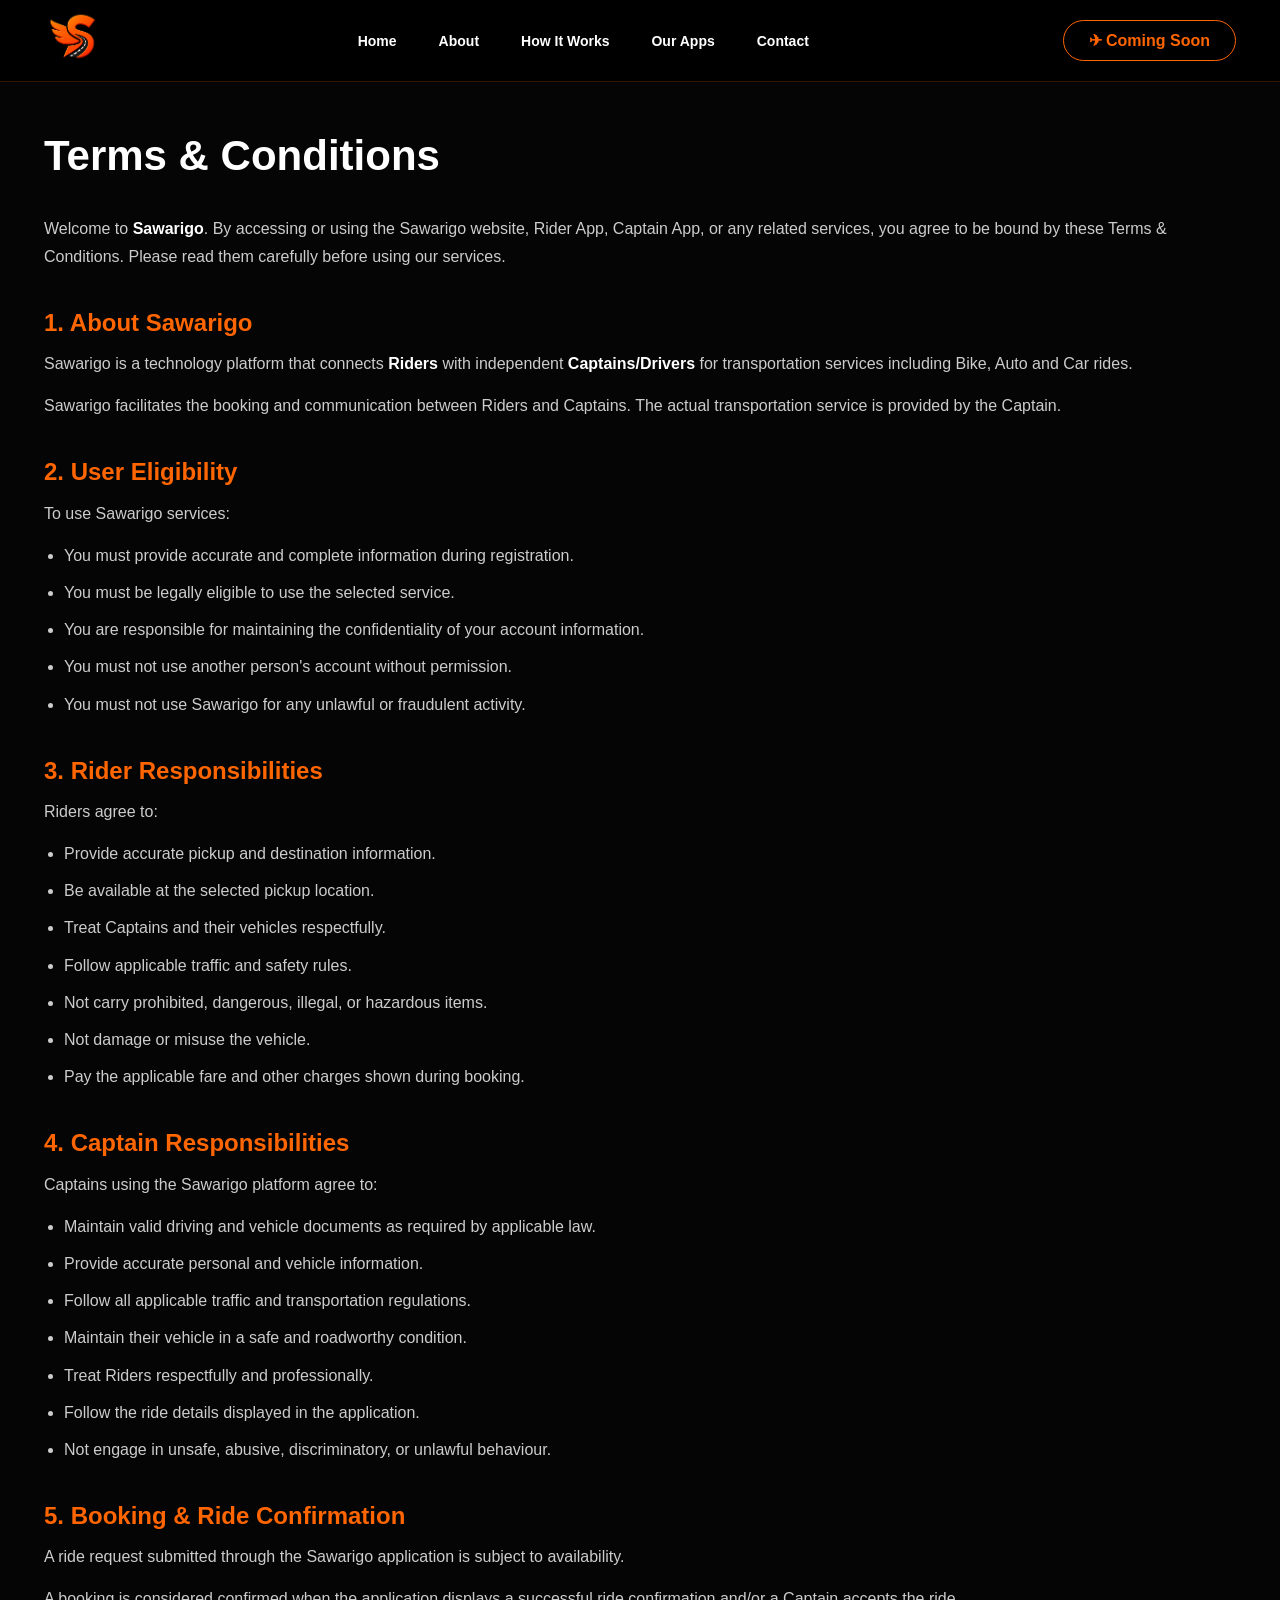
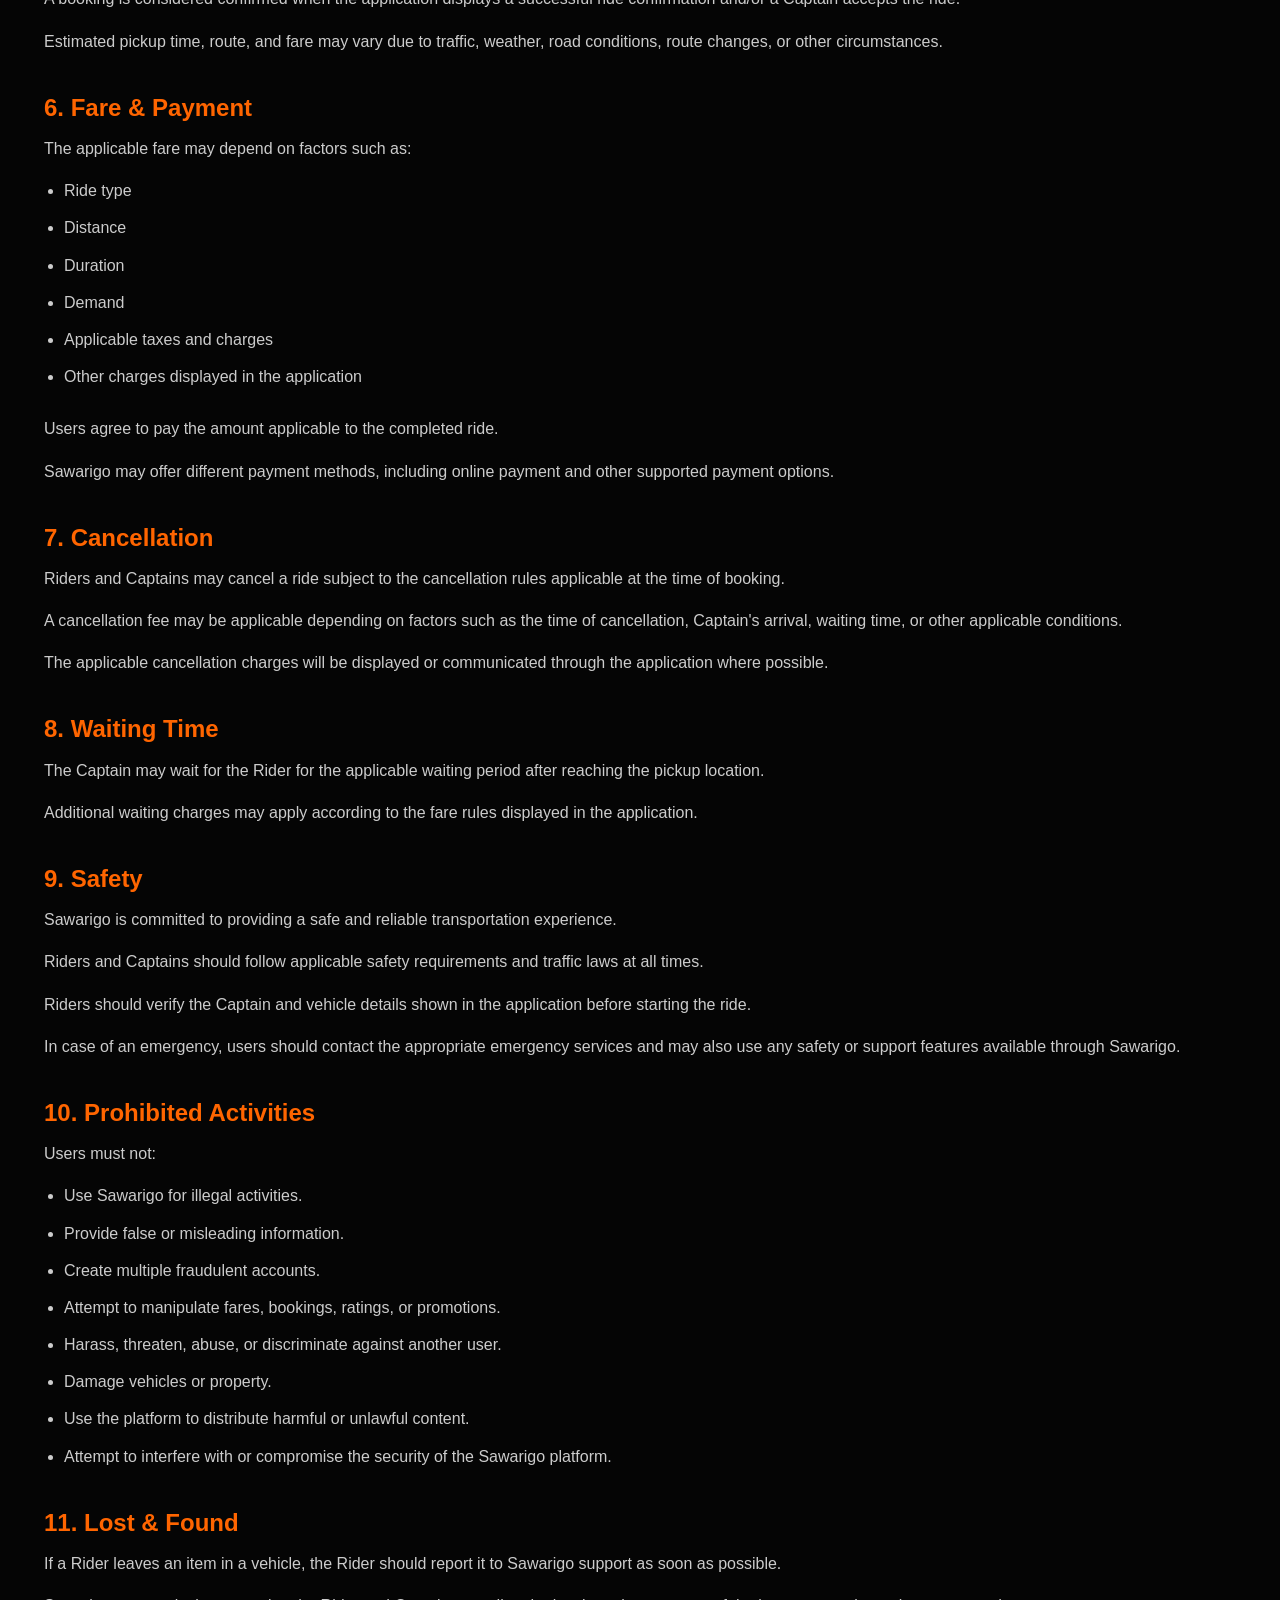
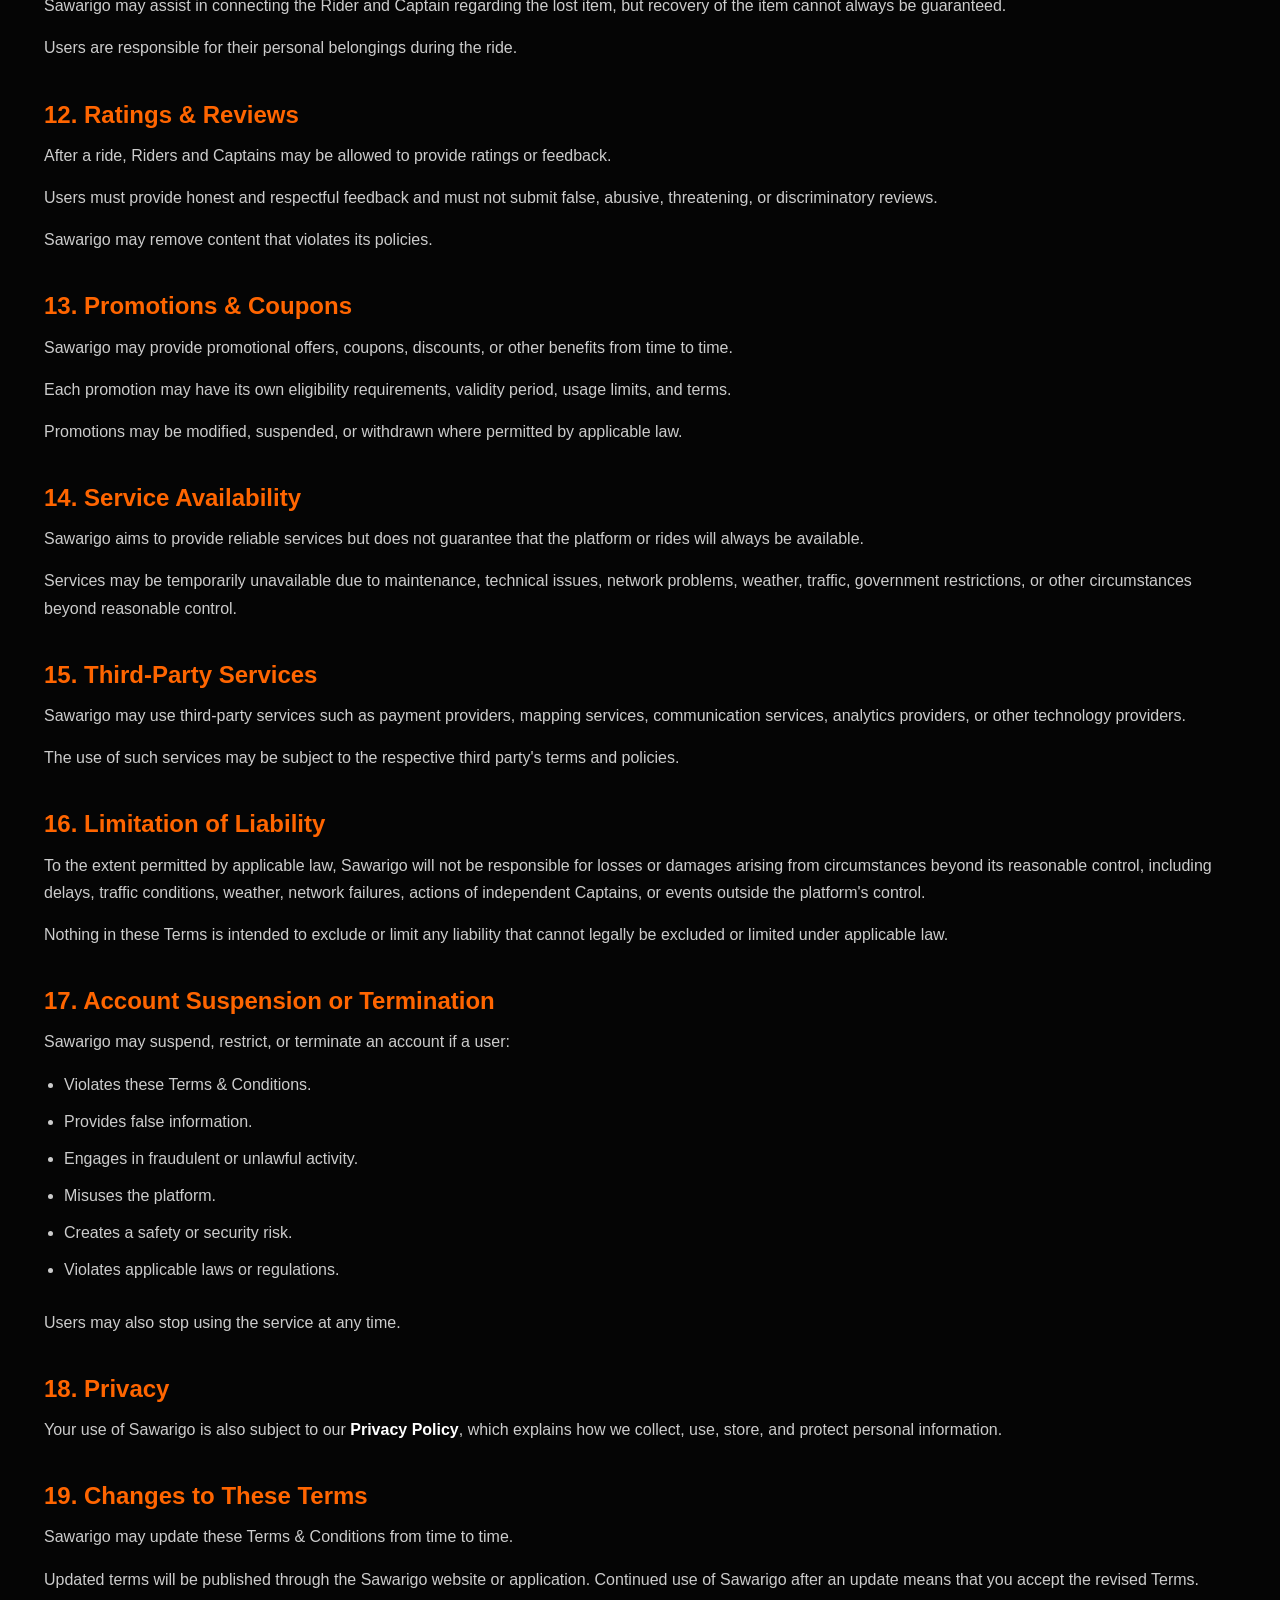
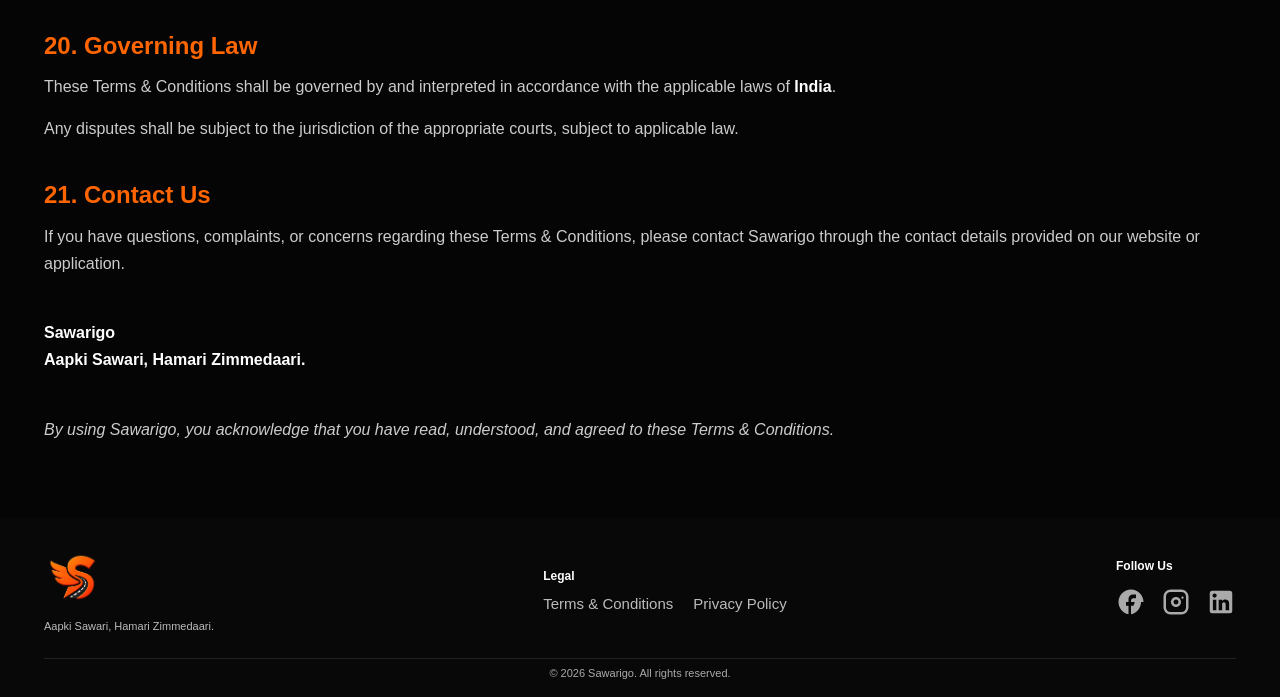
==== terms.html @ 3f7175bc "refactor: update branding, redesign about section, and add terms page support" ====
<!DOCTYPE html>
<html lang="en">
<head>
  <meta charset="UTF-8" />
  <meta name="viewport" content="width=device-width, initial-scale=1.0" />
  <title>Terms & Conditions — Sawarigo</title>
  <link rel="stylesheet" href="style.css" />
  <style>
    .legal-content {
      padding: 120px 0 60px;
      color: #ccc;
      line-height: 1.7;
    }
    .legal-content h1 {
      font-size: 42px;
      color: #fff;
      margin-bottom: 40px;
    }
    .legal-content h2 {
      font-size: 24px;
      color: var(--orange);
      margin: 40px 0 15px;
    }
    .legal-content p {
      margin-bottom: 15px;
    }
    .legal-content ul {
      margin-left: 20px;
      margin-bottom: 25px;
    }
    .legal-content li {
      margin-bottom: 10px;
    }
    .legal-content strong {
      color: #fff;
    }
  </style>
</head>
<body>
  <header>
    <nav class="container">
      <a class="brand" href="index.html">
        <img src="images/logo.png" alt="Sawarigo Captain" class="brand-logo" />
      </a>
      <div class="navlinks" id="navlinks">
        <a href="index.html#home" onclick="toggleMenu()">Home</a>
        <a href="index.html#about" onclick="toggleMenu()">About</a>
        <a href="index.html#how" onclick="toggleMenu()">How It Works</a>
        <a href="index.html#apps" onclick="toggleMenu()">Our Apps</a>
        <a href="index.html#contact" onclick="toggleMenu()">Contact</a>
      </div>
      <div class="nav-right">
        <a class="nav-cta" href="index.html#contact">✈ Coming Soon</a>
        <div class="hamburger" onclick="toggleMenu()">
          <span></span><span></span><span></span>
        </div>
      </div>
    </nav>
  </header>

  <main>
    <section class="legal-content">
      <div class="container">
        <h1>Terms & Conditions</h1>
        
        <p>Welcome to <strong>Sawarigo</strong>. By accessing or using the Sawarigo website, Rider App, Captain App, or any related services, you agree to be bound by these Terms & Conditions. Please read them carefully before using our services.</p>

        <h2>1. About Sawarigo</h2>
        <p>Sawarigo is a technology platform that connects <strong>Riders</strong> with independent <strong>Captains/Drivers</strong> for transportation services including Bike, Auto and Car rides.</p>
        <p>Sawarigo facilitates the booking and communication between Riders and Captains. The actual transportation service is provided by the Captain.</p>

        <h2>2. User Eligibility</h2>
        <p>To use Sawarigo services:</p>
        <ul>
          <li>You must provide accurate and complete information during registration.</li>
          <li>You must be legally eligible to use the selected service.</li>
          <li>You are responsible for maintaining the confidentiality of your account information.</li>
          <li>You must not use another person's account without permission.</li>
          <li>You must not use Sawarigo for any unlawful or fraudulent activity.</li>
        </ul>

        <h2>3. Rider Responsibilities</h2>
        <p>Riders agree to:</p>
        <ul>
          <li>Provide accurate pickup and destination information.</li>
          <li>Be available at the selected pickup location.</li>
          <li>Treat Captains and their vehicles respectfully.</li>
          <li>Follow applicable traffic and safety rules.</li>
          <li>Not carry prohibited, dangerous, illegal, or hazardous items.</li>
          <li>Not damage or misuse the vehicle.</li>
          <li>Pay the applicable fare and other charges shown during booking.</li>
        </ul>

        <h2>4. Captain Responsibilities</h2>
        <p>Captains using the Sawarigo platform agree to:</p>
        <ul>
          <li>Maintain valid driving and vehicle documents as required by applicable law.</li>
          <li>Provide accurate personal and vehicle information.</li>
          <li>Follow all applicable traffic and transportation regulations.</li>
          <li>Maintain their vehicle in a safe and roadworthy condition.</li>
          <li>Treat Riders respectfully and professionally.</li>
          <li>Follow the ride details displayed in the application.</li>
          <li>Not engage in unsafe, abusive, discriminatory, or unlawful behaviour.</li>
        </ul>

        <h2>5. Booking & Ride Confirmation</h2>
        <p>A ride request submitted through the Sawarigo application is subject to availability.</p>
        <p>A booking is considered confirmed when the application displays a successful ride confirmation and/or a Captain accepts the ride.</p>
        <p>Estimated pickup time, route, and fare may vary due to traffic, weather, road conditions, route changes, or other circumstances.</p>

        <h2>6. Fare & Payment</h2>
        <p>The applicable fare may depend on factors such as:</p>
        <ul>
          <li>Ride type</li>
          <li>Distance</li>
          <li>Duration</li>
          <li>Demand</li>
          <li>Applicable taxes and charges</li>
          <li>Other charges displayed in the application</li>
        </ul>
        <p>Users agree to pay the amount applicable to the completed ride.</p>
        <p>Sawarigo may offer different payment methods, including online payment and other supported payment options.</p>

        <h2>7. Cancellation</h2>
        <p>Riders and Captains may cancel a ride subject to the cancellation rules applicable at the time of booking.</p>
        <p>A cancellation fee may be applicable depending on factors such as the time of cancellation, Captain's arrival, waiting time, or other applicable conditions.</p>
        <p>The applicable cancellation charges will be displayed or communicated through the application where possible.</p>

        <h2>8. Waiting Time</h2>
        <p>The Captain may wait for the Rider for the applicable waiting period after reaching the pickup location.</p>
        <p>Additional waiting charges may apply according to the fare rules displayed in the application.</p>

        <h2>9. Safety</h2>
        <p>Sawarigo is committed to providing a safe and reliable transportation experience.</p>
        <p>Riders and Captains should follow applicable safety requirements and traffic laws at all times.</p>
        <p>Riders should verify the Captain and vehicle details shown in the application before starting the ride.</p>
        <p>In case of an emergency, users should contact the appropriate emergency services and may also use any safety or support features available through Sawarigo.</p>

        <h2>10. Prohibited Activities</h2>
        <p>Users must not:</p>
        <ul>
          <li>Use Sawarigo for illegal activities.</li>
          <li>Provide false or misleading information.</li>
          <li>Create multiple fraudulent accounts.</li>
          <li>Attempt to manipulate fares, bookings, ratings, or promotions.</li>
          <li>Harass, threaten, abuse, or discriminate against another user.</li>
          <li>Damage vehicles or property.</li>
          <li>Use the platform to distribute harmful or unlawful content.</li>
          <li>Attempt to interfere with or compromise the security of the Sawarigo platform.</li>
        </ul>

        <h2>11. Lost & Found</h2>
        <p>If a Rider leaves an item in a vehicle, the Rider should report it to Sawarigo support as soon as possible.</p>
        <p>Sawarigo may assist in connecting the Rider and Captain regarding the lost item, but recovery of the item cannot always be guaranteed.</p>
        <p>Users are responsible for their personal belongings during the ride.</p>

        <h2>12. Ratings & Reviews</h2>
        <p>After a ride, Riders and Captains may be allowed to provide ratings or feedback.</p>
        <p>Users must provide honest and respectful feedback and must not submit false, abusive, threatening, or discriminatory reviews.</p>
        <p>Sawarigo may remove content that violates its policies.</p>

        <h2>13. Promotions & Coupons</h2>
        <p>Sawarigo may provide promotional offers, coupons, discounts, or other benefits from time to time.</p>
        <p>Each promotion may have its own eligibility requirements, validity period, usage limits, and terms.</p>
        <p>Promotions may be modified, suspended, or withdrawn where permitted by applicable law.</p>

        <h2>14. Service Availability</h2>
        <p>Sawarigo aims to provide reliable services but does not guarantee that the platform or rides will always be available.</p>
        <p>Services may be temporarily unavailable due to maintenance, technical issues, network problems, weather, traffic, government restrictions, or other circumstances beyond reasonable control.</p>

        <h2>15. Third-Party Services</h2>
        <p>Sawarigo may use third-party services such as payment providers, mapping services, communication services, analytics providers, or other technology providers.</p>
        <p>The use of such services may be subject to the respective third party's terms and policies.</p>

        <h2>16. Limitation of Liability</h2>
        <p>To the extent permitted by applicable law, Sawarigo will not be responsible for losses or damages arising from circumstances beyond its reasonable control, including delays, traffic conditions, weather, network failures, actions of independent Captains, or events outside the platform's control.</p>
        <p>Nothing in these Terms is intended to exclude or limit any liability that cannot legally be excluded or limited under applicable law.</p>

        <h2>17. Account Suspension or Termination</h2>
        <p>Sawarigo may suspend, restrict, or terminate an account if a user:</p>
        <ul>
          <li>Violates these Terms & Conditions.</li>
          <li>Provides false information.</li>
          <li>Engages in fraudulent or unlawful activity.</li>
          <li>Misuses the platform.</li>
          <li>Creates a safety or security risk.</li>
          <li>Violates applicable laws or regulations.</li>
        </ul>
        <p>Users may also stop using the service at any time.</p>

        <h2>18. Privacy</h2>
        <p>Your use of Sawarigo is also subject to our <strong>Privacy Policy</strong>, which explains how we collect, use, store, and protect personal information.</p>

        <h2>19. Changes to These Terms</h2>
        <p>Sawarigo may update these Terms & Conditions from time to time.</p>
        <p>Updated terms will be published through the Sawarigo website or application. Continued use of Sawarigo after an update means that you accept the revised Terms.</p>

        <h2>20. Governing Law</h2>
        <p>These Terms & Conditions shall be governed by and interpreted in accordance with the applicable laws of <strong>India</strong>.</p>
        <p>Any disputes shall be subject to the jurisdiction of the appropriate courts, subject to applicable law.</p>

        <h2>21. Contact Us</h2>
        <p>If you have questions, complaints, or concerns regarding these Terms & Conditions, please contact Sawarigo through the contact details provided on our website or application.</p>

        <p><br><strong>Sawarigo</strong><br><strong>Aapki Sawari, Hamari Zimmedaari.</strong></p>

        <p><br><em>By using Sawarigo, you acknowledge that you have read, understood, and agreed to these Terms & Conditions.</em></p>
      </div>
    </section>
  </main>

  <footer>
    <div class="container">
      <div class="footer-grid">
        <div><a href="index.html" class="brand"><img src="images/logo.png" alt="Sawarigo Captain" class="brand-logo" /></a>
          <p style="margin-top:8px">Aapki Sawari, Hamari Zimmedaari.</p>
        </div>
        <div>
          <h4>Legal</h4>
          <div style="display:flex; gap: 20px; align-items:center;">
            <a href="terms.html" style="font-size:15px; display:inline-block; margin-bottom:0;">Terms &amp; Conditions</a>
            <a href="#" style="font-size:15px; display:inline-block; margin-bottom:0;">Privacy Policy</a>
          </div>
        </div>
        <div>
          <h4>Follow Us</h4>
          <div style="display:flex; gap: 15px; margin-top:10px;">
            <a href="https://www.facebook.com/profile.php?id=61592310495691" target="_blank" rel="noopener noreferrer" style="color:#aaa; transition:color 0.3s;" title="Facebook" onmouseover="this.style.color='#ff6500'" onmouseout="this.style.color='#aaa'">
              <svg width="30" height="30" fill="currentColor" viewBox="0 0 24 24"><path d="M22 12c0-5.52-4.48-10-10-10S2 6.48 2 12c0 4.84 3.44 8.87 8 9.8V15H8v-3h2V9.5C10 7.57 11.57 6 13.5 6H16v3h-2c-1.1 0-2 .9-2 2v1h3l-1 3h-2v6.8c4.56-.93 8-4.96 8-9.8z"/></svg>
            </a>
            <a href="https://www.instagram.com/sawarigoapp?igsh=bjBlOHJobzJ2OWxv&igsi=bjBlOHJobzJ2OWxv&utm_source=qr" target="_blank" rel="noopener noreferrer" style="color:#aaa; transition:color 0.3s;" title="Instagram" onmouseover="this.style.color='#ff6500'" onmouseout="this.style.color='#aaa'">
              <svg width="30" height="30" fill="currentColor" viewBox="0 0 24 24"><path d="M7.8 2h8.4C19.4 2 22 4.6 22 7.8v8.4a5.8 5.8 0 0 1-5.8 5.8H7.8C4.6 22 2 19.4 2 16.2V7.8A5.8 5.8 0 0 1 7.8 2zm-.2 2A3.6 3.6 0 0 0 4 7.6v8.8C4 18.4 5.6 20 7.6 20h8.8a3.6 3.6 0 0 0 3.6-3.6V7.6C20 5.6 18.4 4 16.4 4H7.6zm4.4 4c2.2 0 4 1.8 4 4s-1.8 4-4 4-4-1.8-4-4 1.8-4 4-4zm0 2c-1.1 0-2 .9-2 2s.9 2 2 2 2-.9 2-2-.9-2-2-2zm5.2-2.4c.5 0 .9.4.9.9s-.4.9-.9.9-.9-.4-.9-.9.4-.9.9-.9z"/></svg>
            </a>
            <a href="https://www.linkedin.com/in/sawari-go-8b6584426/" target="_blank" rel="noopener noreferrer" style="color:#aaa; transition:color 0.3s;" title="LinkedIn" onmouseover="this.style.color='#ff6500'" onmouseout="this.style.color='#aaa'">
              <svg width="30" height="30" fill="currentColor" viewBox="0 0 24 24"><path d="M19 3a2 2 0 0 1 2 2v14a2 2 0 0 1-2 2H5a2 2 0 0 1-2-2V5a2 2 0 0 1 2-2h14m-.5 15.5v-5.3a3.26 3.26 0 0 0-3.26-3.26c-.85 0-1.84.52-2.32 1.3v-1.11h-2.79v8.37h2.79v-4.93c0-.77.62-1.4 1.39-1.4a1.4 1.4 0 0 1 1.4 1.4v4.93h2.79M6.88 8.56a1.68 1.68 0 0 0 1.68-1.68c0-.93-.75-1.69-1.68-1.69a1.69 1.69 0 0 0-1.69 1.69c0 .93.76 1.68 1.69 1.68m1.39 9.94v-8.37H5.5v8.37h2.77z"/></svg>
            </a>
          </div>
        </div>
      </div>
      <div class="copyright">© 2026 Sawarigo. All rights reserved.</div>
    </div>
  </footer>
  <script>
    function toggleMenu() {
      document.getElementById('navlinks').classList.toggle('active');
    }

    // Handle scroll to top button
    window.addEventListener("scroll", () => {
      const scrollTopBtn = document.getElementById("scrollTopBtn");
      if (scrollTopBtn) {
        if (scrollY > 400) {
          scrollTopBtn.classList.add("visible");
        } else {
          scrollTopBtn.classList.remove("visible");
        }
      }
    });

    function scrollToTop() {
      window.scrollTo({ top: 0, behavior: 'smooth' });
    }
  </script>

  <div id="scrollTopBtn" class="scroll-top" onclick="scrollToTop()">
    ⇡
  </div>
</body>
</html>
---- style.css ----
*{box-sizing:border-box;margin:0;padding:0}
html{scroll-behavior:smooth;overflow-x:hidden}
body{font-family:Arial,Helvetica,sans-serif;color:#eee;background:#050505;overflow-x:hidden}
a{text-decoration:none;color:inherit}
.container{width:100%;max-width:1240px;padding:0 24px;margin:auto}
:root{--orange:#ff6500;--orange2:#ff8a00;--black:#070707;--cream:#0c0c0c}

header{
  position:fixed;top:0;left:0;width:100%;z-index:9999;backdrop-filter:blur(10px);-webkit-backdrop-filter:blur(10px);
  height:82px;background:rgba(0,0,0,.82);border-bottom:1px solid rgba(255,106,0,.2)
}
nav{height:100%;display:flex;align-items:center;justify-content:space-between}
.brand{display:block;transition:0.3s}
.brand:hover{transform:scale(1.02)}
.brand-logo{height:60px;width:auto;border-radius:12px;mix-blend-mode:screen;filter:contrast(1.1)}
.navlinks{display:flex;gap:42px;color:#fff;font-weight:700;font-size:14px}
.navlinks a{transition:color 0.3s;}
.navlinks a:hover, .navlinks a.active{color:var(--orange)}
.nav-cta{border:1px solid var(--orange);color:var(--orange);padding:10px 25px;border-radius:30px;font-weight:700;transition:all 0.3s}
.nav-cta:hover{background:var(--orange);color:#fff;box-shadow:0 0 15px rgba(255,101,0,0.4)}

.hero{
  min-height:650px;padding-top:82px;color:#fff;position:relative;overflow:hidden;
  background:
    radial-gradient(circle at 53% 48%,rgba(255,95,0,.20),transparent 25%),
    linear-gradient(90deg,rgba(0,0,0,.98) 0%,rgba(0,0,0,.83) 48%,rgba(0,0,0,.72) 100%),
    linear-gradient(180deg,#090909,#1a120c 60%,#050505);
}
.hero:before{
  content:"";position:absolute;inset:0;opacity:.22;
  background:repeating-linear-gradient(110deg,transparent 0 90px,#8c5b38 91px 92px);
  transform:translateY(80px) scale(1.4);
}
.hero-content{position:relative;z-index:2;display:flex;align-items:center;min-height:568px}
.hero-copy{width:52%;padding-top:55px}
.pill{display:inline-block;background:var(--orange);padding:5px 16px;border-radius:20px;font-size:13px;font-weight:800;letter-spacing:.5px}
h1{font-size:50px;line-height:.94;margin:16px 0 14px;font-weight:900}
h1 span{color:var(--orange)}
.hero-copy>p{font-size:17px;line-height:1.5;max-width:570px;color:#eee}
.benefits{display:flex;gap:52px;margin:34px 0}
.benefit{display:flex;gap:14px;max-width:180px}
.icon{color:var(--orange);font-size:29px;font-weight:900}
.benefit b{display:block;color:var(--orange);font-size:14px;margin-bottom:4px}
.benefit small{font-size:12px;line-height:1.3;color:#ddd}
.buttons{display:flex;gap:22px}
.btn{padding:14px 34px;border-radius:30px;font-weight:800;border:1px solid var(--orange);transition:all 0.3s;display:inline-block}
.btn.primary{background:linear-gradient(90deg,var(--orange),#cf5200);color:#fff;box-shadow:0 8px 20px rgba(255,101,0,0.3)}
.btn.primary:hover{transform:translateY(-3px);box-shadow:0 12px 25px rgba(255,101,0,0.5)}
.btn.secondary{color:#fff;background:#050505;border:1px solid rgba(255,255,255,0.2)}
.btn.secondary:hover{border-color:#fff;background:#1a1a1a}

.phone-area{position:relative;width:48%;height:470px}
.phone{
  position:absolute;right:50px;top:20px;width:280px;height:420px;border:9px solid #151515;border-radius:35px;
  transform:rotate(8deg);background:
  radial-gradient(circle at 48% 60%,rgba(255,98,0,.8),transparent 7%),
  linear-gradient(145deg,#191919,#030303 60%);
  box-shadow:0 20px 50px #000,0 0 25px rgba(255,100,0,.18);
  overflow:hidden
}
.phone:before{content:"";position:absolute;top:0;left:50%;transform:translateX(-50%);width:120px;height:24px;background:#000;border-radius:0 0 16px 16px}
.phone-logo{position:absolute;top:70px;left:0;right:0;text-align:center;color:var(--orange);font-size:30px;font-weight:900}
.road{position:absolute;left:45px;right:45px;top:145px;height:190px;border:4px dashed var(--orange);border-radius:50%;transform:rotate(-25deg)}
.pin{position:absolute;width:34px;height:34px;border-radius:50%;border:5px solid var(--orange);box-shadow:0 0 20px var(--orange);background:#321507}
.pin.one{left:34px;bottom:38px}.pin.two{right:38px;top:175px}
.ride-card{position:absolute;background:#fff;color:#111;border-radius:18px;padding:14px 24px;text-align:center;box-shadow:0 8px 30px #0008;font-weight:800}
.ride-card .emoji{font-size:36px;display:block;margin-bottom:5px}
.ride-card.bike{right:-5px;top:70px}.ride-card.auto{right:-55px;top:178px}.ride-card.car{right:5px;top:300px}

.about{background:var(--cream);padding:42px 0 38px}
.about-grid{display:grid;grid-template-columns:1.15fr 2fr;gap:95px;align-items:center}
.eyebrow{color:var(--orange);font-size:12px;font-weight:900;letter-spacing:.5px}
h2{font-size:28px;line-height:1.05;margin:6px 0 8px;font-weight:900}
h2 span{color:var(--orange)}
.about p{font-size:13px;line-height:1.4}
.stats{display:grid;grid-template-columns:repeat(4,1fr)}
.stat{text-align:center;border-left:1px solid #333;padding:10px}
.stat .big{color:var(--orange);font-size:31px}.stat b{display:block;font-size:14px}.stat small{font-size:12px}

.how{background:linear-gradient(135deg,#050505,#111);color:#fff;padding:48px 0}
.center{text-align:center}
.how h2{font-size:30px;color:#fff}.how h2 span{color:var(--orange)}
.steps{display:grid;grid-template-columns:repeat(3,1fr);gap:42px;margin-top:40px}
.tab-btn{background:transparent;border:2px solid #333;color:#888;padding:10px 30px;border-radius:25px;font-weight:700;cursor:pointer;transition:all 0.3s;font-size:14px}
.tab-btn.active{border-color:var(--orange);color:var(--orange);background:rgba(255,106,0,0.1)}
.tab-btn:hover:not(.active){color:#fff;border-color:#666}
.step{display:flex;align-items:center;gap:12px}.num{background:var(--orange);color:#111;width:29px;height:29px;border-radius:50%;display:grid;place-items:center;font-weight:900;flex:none}
.step-icon{width:60px;height:60px;border:1px solid #5a2b0d;border-radius:50%;display:grid;place-items:center;font-size:27px;color:var(--orange);flex:none}
.step b{font-size:13px}.step p{font-size:11px;color:#ccc;margin-top:4px;line-height:1.35}

.app-redesign{padding:40px 0 80px;position:relative;background:#050505;z-index:1}
.apps-container{border:1px solid rgba(255,106,0,.2);border-radius:24px;display:flex;align-items:center;position:relative;background:radial-gradient(circle at bottom right,rgba(255,101,0,.15),transparent 50%),#111;padding:60px 40px;box-shadow:0 10px 40px rgba(0,0,0,0.5)}
.apps-content{width:55%;z-index:2}
.apps-content .pill{margin-bottom:15px;border:1px solid rgba(255,101,0,0.5);background:rgba(255,101,0,0.1);color:var(--orange)}
.apps-content h2{font-size:48px;line-height:1.05;margin-bottom:15px}
.apps-content p{color:#ccc;font-size:16px;line-height:1.5;margin-bottom:35px}
.apps-features{display:grid;grid-template-columns:repeat(4,1fr);gap:15px}
.feature-item{display:flex;flex-direction:column}
.feature-icon{width:45px;height:45px;border:1px solid rgba(255,255,255,0.1);border-radius:12px;display:grid;place-items:center;font-size:20px;margin-bottom:12px;background:rgba(255,255,255,0.03)}
.feature-item b{font-size:13px;color:#fff;margin-bottom:5px}
.feature-item small{font-size:11px;color:#999;line-height:1.4}
.apps-mockups{width:45%;position:relative;height:450px;display:flex;justify-content:center;align-items:flex-end}
.glow-bg{position:absolute;width:100%;height:60px;bottom:0;background:radial-gradient(ellipse at center,rgba(255,101,0,0.5),transparent 70%);border-radius:50%}
.phone-mockup{width:220px;height:430px;background:#111;border:8px solid #222;border-radius:35px;box-shadow:0 20px 40px rgba(0,0,0,0.9);position:absolute;bottom:10px;overflow:hidden;display:flex;flex-direction:column;align-items:center;padding-top:40px;text-align:center}
.phone-notch{width:90px;height:25px;background:#222;position:absolute;top:0;left:50%;transform:translateX(-50%);border-radius:0 0 12px 12px}
.phone-mockup.rider{z-index:2;left:20px;transform:rotate(-4deg);background:linear-gradient(145deg,#23150c,#050505);border-color:#3a2012}
.phone-mockup.captain{z-index:1;right:20px;transform:rotate(6deg) scale(0.95);background:linear-gradient(145deg,#111,#000)}
.phone-mockup strong{color:var(--orange);font-size:22px;letter-spacing:1px;font-weight:900}
.phone-mockup small{font-size:14px;margin-bottom:20px;color:#fff;font-weight:bold}
.phone-mockup p{font-size:12px;color:#aaa;line-height:1.4;margin:10px 0}
.phone-mockup p.highlight{font-style:italic;font-size:26px;font-weight:900;color:#ff8a00;line-height:1;margin-top:20px}
.apps-footer{position:absolute;bottom:-35px;left:50%;transform:translateX(-50%);z-index:10}
.store-btn{background:#000;border:1px solid rgba(255,255,255,0.15);border-radius:12px;display:flex;align-items:center;padding:12px 30px;gap:15px;cursor:pointer;transition:0.3s;box-shadow:0 10px 25px rgba(0,0,0,0.4)}
.store-btn:hover{border-color:var(--orange);transform:translateY(-2px);box-shadow:0 10px 20px rgba(255,101,0,0.3)}
.play-icon{font-size:24px}
.store-text{display:flex;flex-direction:column;text-align:left}
.store-text small{font-size:10px;color:#aaa;font-weight:bold;text-transform:uppercase}
.store-text strong{font-size:20px;color:#fff;font-weight:900;margin-top:2px}
.store-text .coming-soon{color:var(--orange);margin-top:2px}

.contact{background:var(--cream);padding:60px 0}
.contact-grid{display:grid;grid-template-columns:1fr 1.5fr .7fr;gap:70px;align-items:center}
.contact h2{font-size:32px}.contact p{font-size:14px;line-height:1.5;color:#ccc;margin-top:8px}
form{display:grid;grid-template-columns:1fr 1fr;gap:18px}
input,textarea{border:1px solid #2a2a2a;border-radius:12px;padding:14px 18px;font:inherit;background:#0d0d0d;color:#eee;transition:all 0.3s}
input:focus,textarea:focus{outline:none;border-color:var(--orange);box-shadow:0 0 0 4px rgba(255,101,0,0.15)}
input:nth-child(3),textarea{grid-column:1/-1}
textarea{height:120px;resize:none}
form button{grid-column:1/-1;border:0;background:linear-gradient(90deg,var(--orange),#ff8a00);color:#fff;padding:15px;border-radius:12px;font-weight:900;font-size:15px;cursor:pointer;transition:transform 0.3s,box-shadow 0.3s}
form button:hover{transform:translateY(-3px);box-shadow:0 8px 25px rgba(255,101,0,0.4)}
.details{font-size:14px}
.details div{margin:22px 0;color:var(--orange);font-size:18px}
.details b{display:block;color:#fff;margin:6px 0 2px;font-size:15px}
.details span{color:#aaa;font-size:13px;display:block}

footer{background:#080808;color:#fff;padding:28px 0 18px}
.footer-grid{display:flex;justify-content:space-between;align-items:center;gap:30px;flex-wrap:wrap;}
footer h4{font-size:12px;margin-bottom:8px} footer a,footer p{font-size:11px;color:#bbb;display:block;margin:4px 0}
.copyright{text-align:center;border-top:1px solid #222;margin-top:22px;padding-top:8px;color:#aaa;font-size:11px}

.hamburger{display:none;flex-direction:column;gap:5px;cursor:pointer;z-index:20}
.hamburger span{width:25px;height:3px;background:var(--orange);border-radius:2px;transition:0.3s}
.nav-right{display:flex;align-items:center;gap:15px}

@media(max-width:900px){
  .hamburger{display:flex}
  .nav-cta{display:none}
  .navlinks{position:fixed;top:82px;left:-100%;width:100%;height:calc(100vh - 82px);background:rgba(0,0,0,0.95);flex-direction:column;align-items:center;justify-content:center;transition:0.3s;gap:30px;font-size:20px}
  .navlinks.active{left:0}
  .hero-copy{width:100%}.phone-area{display:none}.hero{min-height:auto;padding-bottom:60px}
  .about-grid,.contact-grid{grid-template-columns:1fr;gap:40px}.stats{margin-top:30px}.steps{grid-template-columns:1fr 1fr}
  .apps-container{flex-direction:column;padding:30px 20px}.apps-content, .apps-mockups{width:100%}.apps-mockups{height:350px;margin-top:30px}.apps-features{grid-template-columns:1fr 1fr;gap:20px;margin-top:20px}.phone-mockup.rider{left:50%;transform:translateX(-55%) rotate(-4deg)}.phone-mockup.captain{right:50%;transform:translateX(55%) rotate(6deg) scale(0.95)}.footer-grid{grid-template-columns:1fr 1fr;gap:30px}
}
@media(max-width:560px){
  .container{padding:0 14px}h1{font-size:39px}.benefits{flex-direction:column;gap:12px}.steps{grid-template-columns:1fr}.stores{flex-direction:column;width:100%}.store{width:100%}
  .stats{grid-template-columns:1fr 1fr}.footer-grid{grid-template-columns:1fr 1fr;gap:30px}
  .buttons{flex-direction:column;gap:12px}.btn{text-align:center;width:100%}
}

.scroll-top { position: fixed; bottom: -60px; right: 30px; background: var(--orange); color: #fff; width: 50px; height: 50px; border-radius: 50%; display: grid; place-items: center; font-size: 24px; cursor: pointer; z-index: 10000; transition: all 0.4s; box-shadow: 0 4px 15px rgba(255, 101, 0, 0.4); opacity: 0; pointer-events: none; }
.scroll-top.visible { bottom: 30px; opacity: 1; pointer-events: auto; }
.scroll-top:hover { transform: translateY(-5px); background: #fff; color: var(--orange); }
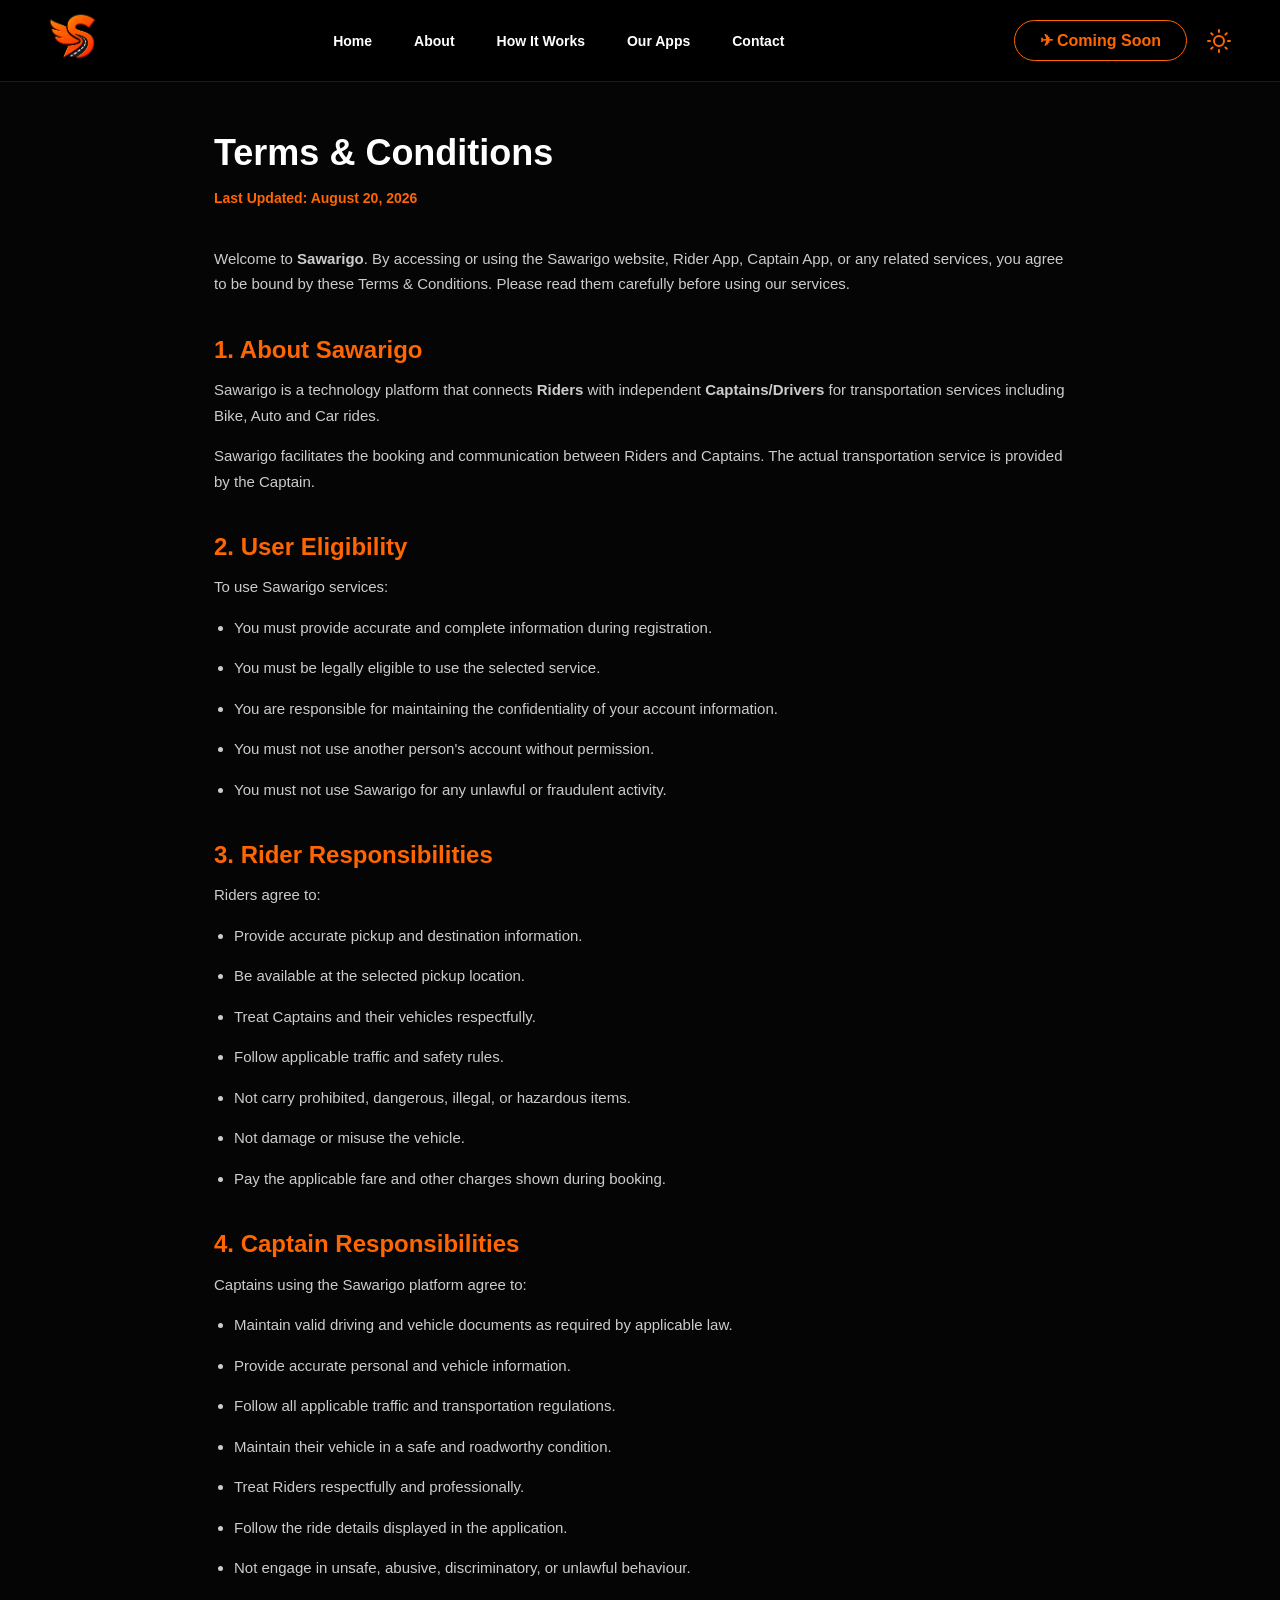
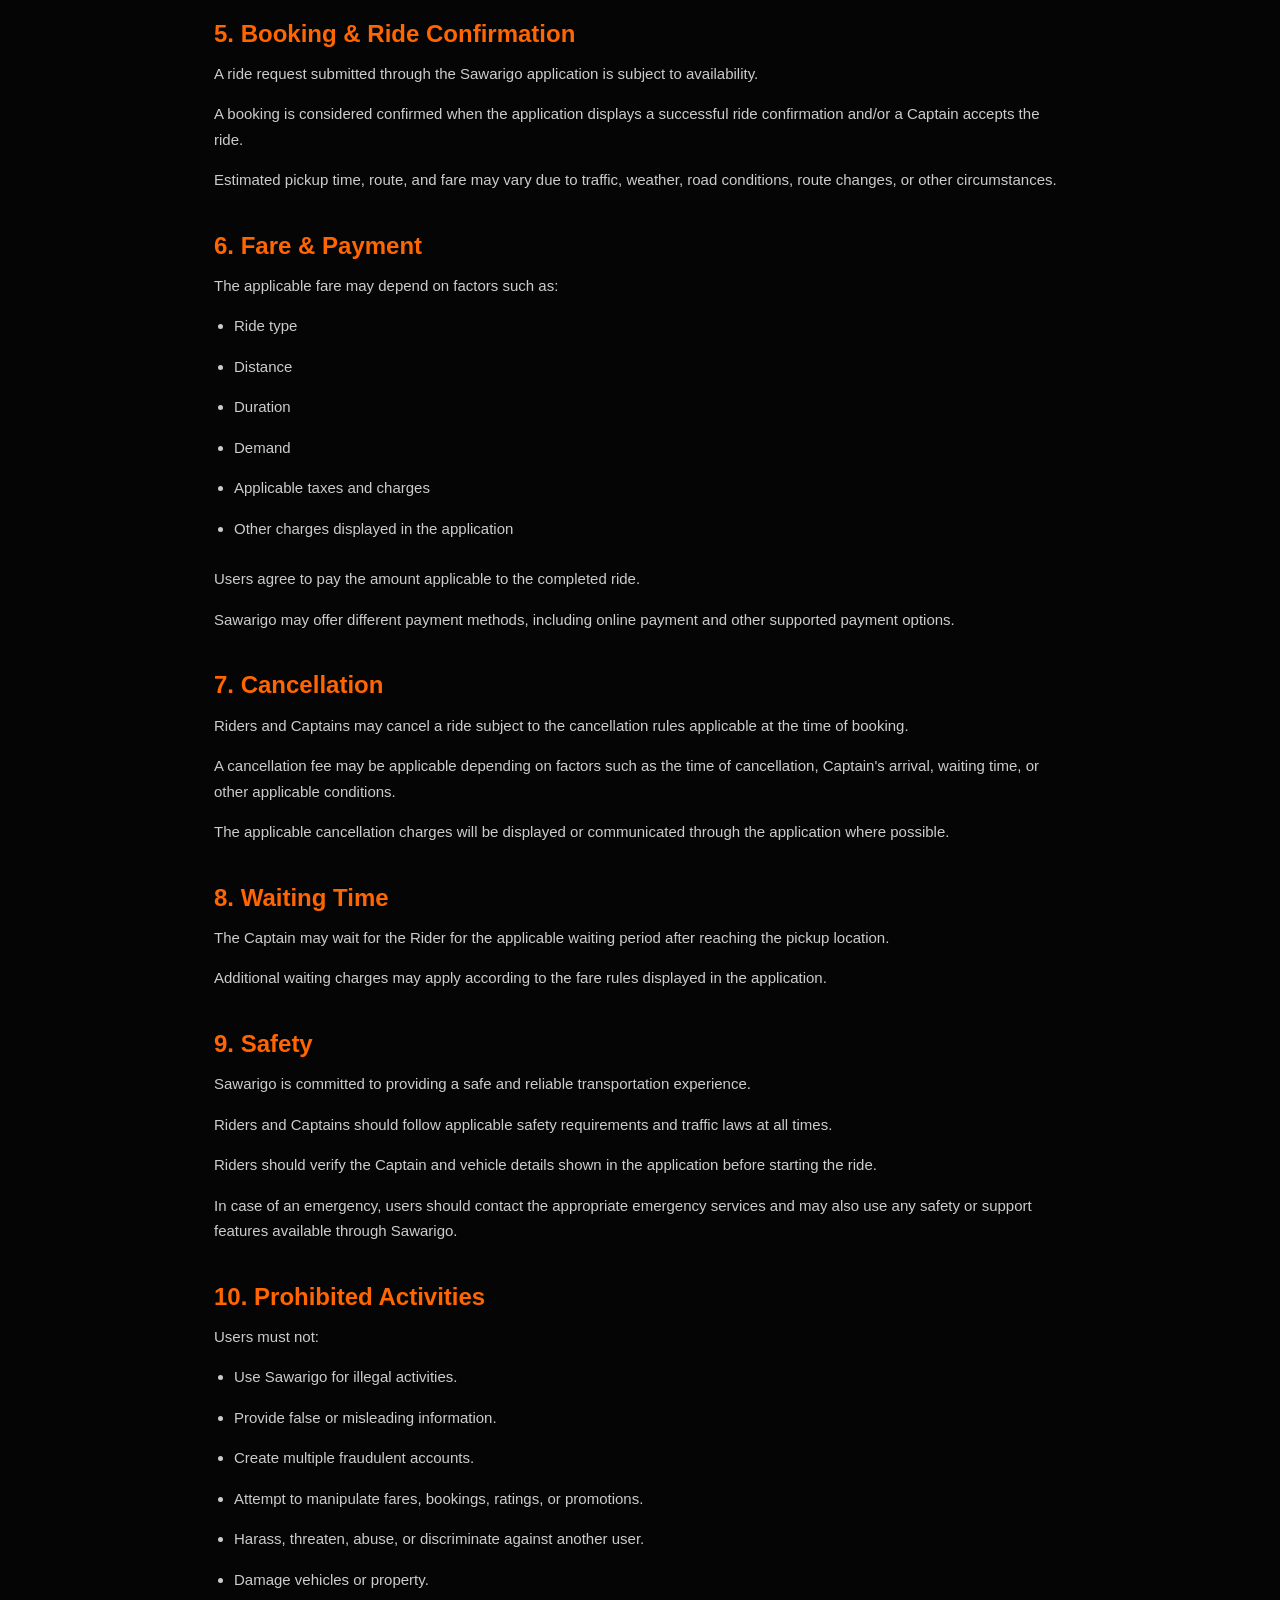
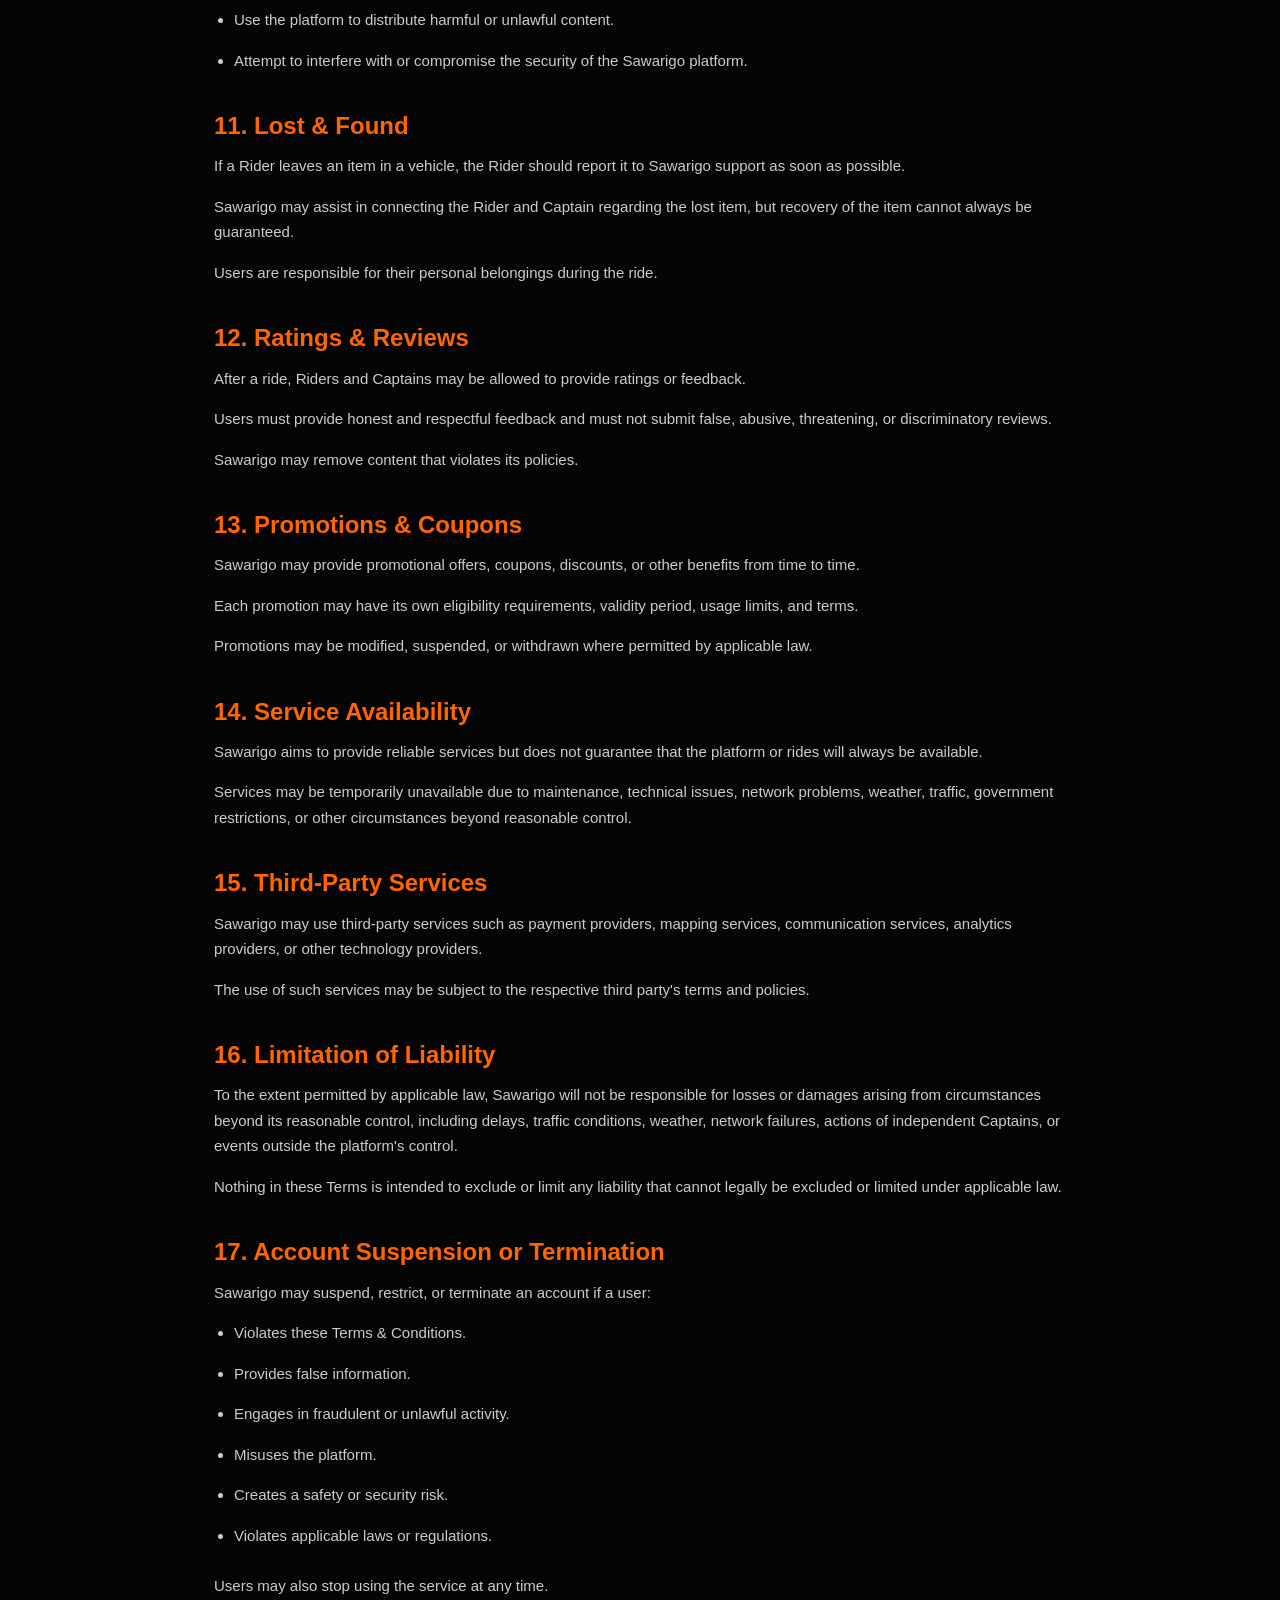
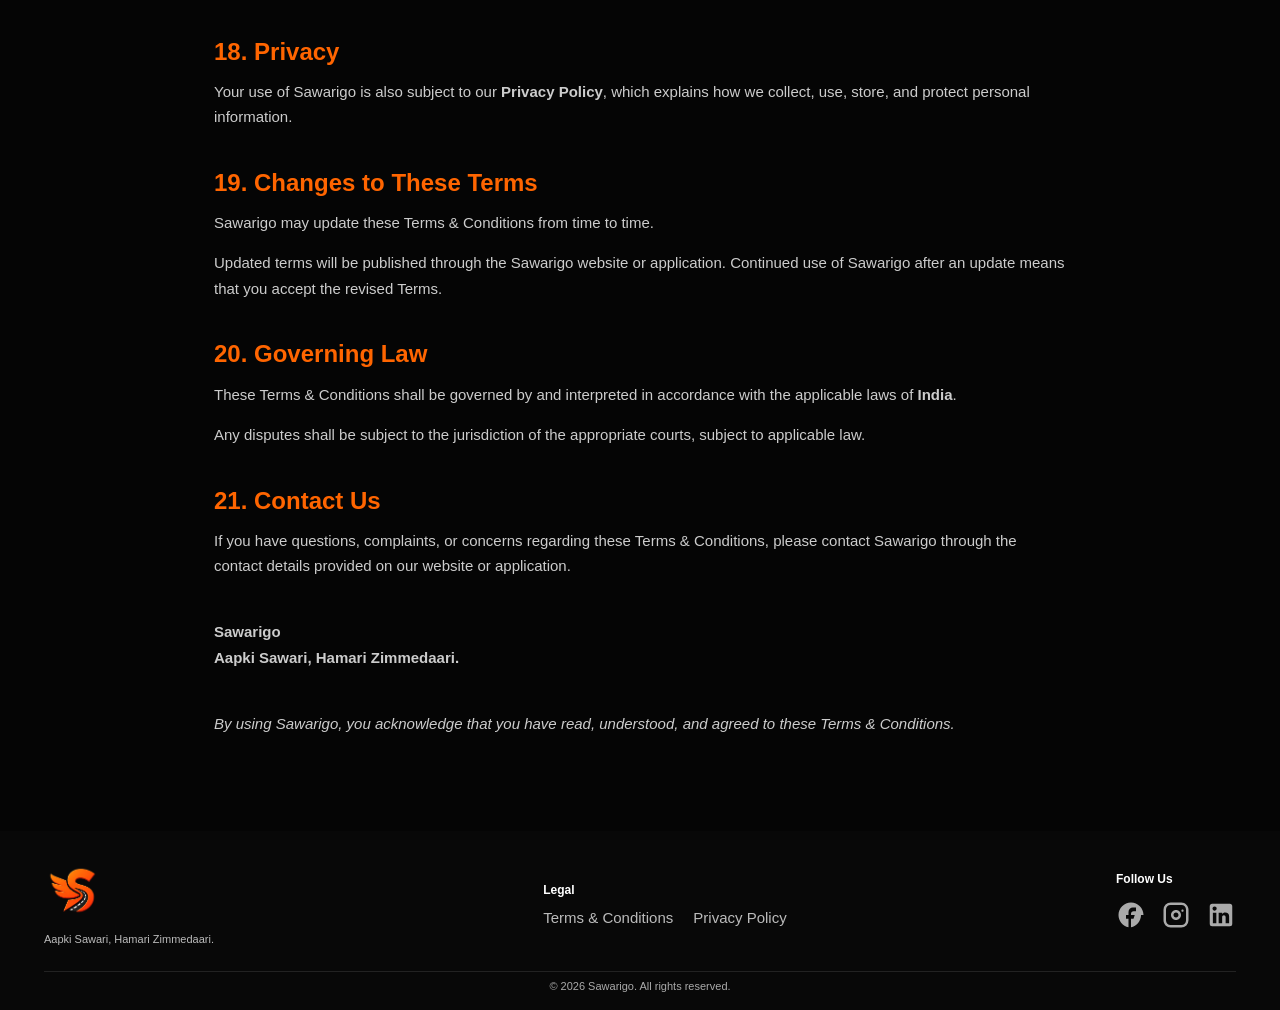
==== commit 4ca7357f: "feat: add dark/light mode toggle and implement privacy policy page" ====
--- a/terms.html
+++ b/terms.html
@@ -4,36 +4,27 @@
   <meta charset="UTF-8" />
   <meta name="viewport" content="width=device-width, initial-scale=1.0" />
   <title>Terms & Conditions — Sawarigo</title>
+  <link rel="icon" type="image/png" href="images/logo.png" />
   <link rel="stylesheet" href="style.css" />
   <style>
     .legal-content {
-      padding: 120px 0 60px;
-      color: #ccc;
-      line-height: 1.7;
-    }
-    .legal-content h1 {
-      font-size: 42px;
-      color: #fff;
-      margin-bottom: 40px;
-    }
-    .legal-content h2 {
-      font-size: 24px;
-      color: var(--orange);
-      margin: 40px 0 15px;
-    }
-    .legal-content p {
-      margin-bottom: 15px;
-    }
-    .legal-content ul {
-      margin-left: 20px;
-      margin-bottom: 25px;
-    }
-    .legal-content li {
-      margin-bottom: 10px;
-    }
-    .legal-content strong {
-      color: #fff;
-    }
+      padding: 120px 0 80px;
+      min-height: 80vh;
+    }
+    .legal-container {
+      max-width: 900px;
+      margin: 0 auto;
+    }
+    .legal-content h1 { font-size: 36px; margin-bottom: 20px; color: #fff; }
+    .legal-content .updated { color: var(--orange); font-size: 14px; font-weight: bold; margin-bottom: 40px; display: block; }
+    .legal-content h2 { font-size: 24px; margin-top: 40px; margin-bottom: 15px; color: var(--orange); }
+    .legal-content p, .legal-content li { font-size: 15px; line-height: 1.7; margin-bottom: 15px; color: #ccc; }
+    .legal-content ul { padding-left: 20px; margin-bottom: 25px; }
+    .legal-content a:hover { color: var(--orange); text-decoration: underline; }
+    
+    body.light-mode .legal-content h1 { color: #171717; }
+    body.light-mode .legal-content p, body.light-mode .legal-content li { color: #555555; }
+    body.light-mode .legal-content strong { color: #171717; }
   </style>
 </head>
 <body>
@@ -51,6 +42,9 @@
       </div>
       <div class="nav-right">
         <a class="nav-cta" href="index.html#contact">✈ Coming Soon</a>
+        <button id="theme-toggle" class="theme-toggle" onclick="toggleTheme()" aria-label="Toggle Theme">
+          <!-- SVG injected by JS -->
+        </button>
         <div class="hamburger" onclick="toggleMenu()">
           <span></span><span></span><span></span>
         </div>
@@ -60,8 +54,9 @@
 
   <main>
     <section class="legal-content">
-      <div class="container">
+      <div class="container legal-container">
         <h1>Terms & Conditions</h1>
+        <span class="updated">Last Updated: August 20, 2026</span>
         
         <p>Welcome to <strong>Sawarigo</strong>. By accessing or using the Sawarigo website, Rider App, Captain App, or any related services, you agree to be bound by these Terms & Conditions. Please read them carefully before using our services.</p>
 
@@ -219,7 +214,7 @@
           <h4>Legal</h4>
           <div style="display:flex; gap: 20px; align-items:center;">
             <a href="terms.html" style="font-size:15px; display:inline-block; margin-bottom:0;">Terms &amp; Conditions</a>
-            <a href="#" style="font-size:15px; display:inline-block; margin-bottom:0;">Privacy Policy</a>
+            <a href="privacy.html" style="font-size:15px; display:inline-block; margin-bottom:0;">Privacy Policy</a>
           </div>
         </div>
         <div>
@@ -241,6 +236,27 @@
     </div>
   </footer>
   <script>
+    function updateThemeUI(isLightMode) {
+      const toggleBtn = document.getElementById('theme-toggle');
+      if (!toggleBtn) return;
+      if (isLightMode) {
+        toggleBtn.innerHTML = `<svg width="24" height="24" viewBox="0 0 24 24" fill="none" stroke="currentColor" stroke-width="2" stroke-linecap="round" stroke-linejoin="round"><path d="M21 12.79A9 9 0 1 1 11.21 3 7 7 0 0 0 21 12.79z"></path></svg>`;
+      } else {
+        toggleBtn.innerHTML = `<svg width="24" height="24" viewBox="0 0 24 24" fill="none" stroke="currentColor" stroke-width="2" stroke-linecap="round" stroke-linejoin="round"><circle cx="12" cy="12" r="5"></circle><line x1="12" y1="1" x2="12" y2="3"></line><line x1="12" y1="21" x2="12" y2="23"></line><line x1="4.22" y1="4.22" x2="5.64" y2="5.64"></line><line x1="18.36" y1="18.36" x2="19.78" y2="19.78"></line><line x1="1" y1="12" x2="3" y2="12"></line><line x1="21" y1="12" x2="23" y2="12"></line><line x1="4.22" y1="19.78" x2="5.64" y2="18.36"></line><line x1="18.36" y1="5.64" x2="19.78" y2="4.22"></line></svg>`;
+      }
+    }
+    if (localStorage.getItem('theme') === 'light') {
+      document.body.classList.add('light-mode');
+    }
+    document.addEventListener('DOMContentLoaded', () => {
+      updateThemeUI(document.body.classList.contains('light-mode'));
+    });
+    function toggleTheme() {
+      document.body.classList.toggle('light-mode');
+      const isLightMode = document.body.classList.contains('light-mode');
+      localStorage.setItem('theme', isLightMode ? 'light' : 'dark');
+      updateThemeUI(isLightMode);
+    }
     function toggleMenu() {
       document.getElementById('navlinks').classList.toggle('active');
     }
--- a/style.css
+++ b/style.css
@@ -160,3 +160,102 @@
 .scroll-top { position: fixed; bottom: -60px; right: 30px; background: var(--orange); color: #fff; width: 50px; height: 50px; border-radius: 50%; display: grid; place-items: center; font-size: 24px; cursor: pointer; z-index: 10000; transition: all 0.4s; box-shadow: 0 4px 15px rgba(255, 101, 0, 0.4); opacity: 0; pointer-events: none; }
 .scroll-top.visible { bottom: 30px; opacity: 1; pointer-events: auto; }
 .scroll-top:hover { transform: translateY(-5px); background: #fff; color: var(--orange); }
+
+.theme-toggle { display: flex; align-items: center; gap: 8px; background: transparent; border: none; font-size: 16px; font-weight: 800; cursor: pointer; padding: 5px; transition: transform 0.3s; color: var(--orange); }
+.theme-toggle:hover { transform: scale(1.05); }
+body.light-mode .theme-toggle { color: var(--orange); }
+
+/* --- Light Mode Overrides --- */
+body.light-mode { background: #FFF9F4; color: #171717; --orange: #FF6B00; --orange2: #E85D00; }
+body.light-mode header { background: rgba(255, 249, 244, 0.92); border-bottom: 1px solid #EDE1D8; }
+body.light-mode .navlinks { background: #FFF9F4; }
+@media(max-width:900px){ body.light-mode .navlinks { background: rgba(255, 249, 244, 0.98); } }
+body.light-mode .navlinks a { color: #555555; }
+body.light-mode .navlinks a:hover, body.light-mode .navlinks a.active { color: var(--orange); }
+body.light-mode .hamburger span { background: #171717; }
+body.light-mode .brand-logo { filter: invert(1) hue-rotate(180deg) brightness(1.2) contrast(1.2); mix-blend-mode: multiply; }
+
+body.light-mode .hero { background: #FFF9F4; color: #171717; }
+body.light-mode .hero h1 { color: #171717; }
+body.light-mode strong[style*="color:#fff"], body.light-mode b[style*="color:#fff"], body.light-mode .stats b { color: #171717 !important; }
+body.light-mode .hero:before { opacity: 1; background: repeating-linear-gradient(110deg, transparent 0 90px, rgba(255, 107, 0, 0.07) 91px 92px); }
+body.light-mode .hero-copy > p { color: #555555; }
+body.light-mode .btn.primary { box-shadow: 0 8px 20px rgba(255, 107, 0, 0.25); }
+body.light-mode .btn.secondary { background: #FFFFFF; color: #171717; border: 1px solid #EDE1D8; box-shadow: 0 4px 10px rgba(0,0,0,0.03); }
+body.light-mode .btn.secondary:hover { background: #FFF9F4; border-color: #FF6B00; }
+
+body.light-mode .phone { background: #0a0a0a; border: 9px solid #FFFFFF; box-shadow: 0 0 0 1px #EDE1D8, 0 20px 40px rgba(0,0,0,0.08), 0 0 35px rgba(255,107,0,0.15); }
+body.light-mode .phone:before { background: #FFFFFF; border: 1px solid #EDE1D8; border-top: none; }
+body.light-mode .ride-card { background: #FFFFFF; color: #171717; border: 1px solid #EDE1D8; box-shadow: 0 8px 24px rgba(0,0,0,0.06); transition: all 0.3s; }
+body.light-mode .ride-card:hover { border-color: var(--orange); box-shadow: 0 8px 24px rgba(255,107,0,0.15); }
+
+body.light-mode .app-redesign, body.light-mode .about { background: #FFF9F4 !important; }
+body.light-mode .apps-container { background: #FFFFFF; border-color: #EDE1D8; box-shadow: 0 10px 40px rgba(0,0,0,0.04); }
+body.light-mode .apps-container > div:first-child > div:nth-child(2) { background: #FFFFFF !important; border: 1px solid #EDE1D8 !important; box-shadow: 0 10px 40px rgba(0,0,0,0.04) !important; }
+
+body.light-mode .how { background: #FFF9F4; color: #171717; }
+body.light-mode .how h2, body.light-mode .contact h2 { color: #171717; }
+body.light-mode .tab-btn { border-color: #EDE1D8; color: #555555; background: #FFFFFF; box-shadow: 0 4px 10px rgba(0,0,0,0.02); }
+body.light-mode .tab-btn.active { border-color: var(--orange); color: var(--orange); background: rgba(255,107,0,0.08); }
+body.light-mode .tab-btn:hover:not(.active) { color: #171717; border-color: #ccc; }
+body.light-mode .step p, body.light-mode p { color: #555555; }
+body.light-mode .feature-icon, body.light-mode .step-icon { background: #FFFFFF; border-color: #EDE1D8; }
+body.light-mode .feature-item b { color: #171717; }
+body.light-mode .feature-item small { color: #555555; }
+
+body.light-mode .phone-mockup { background: #0a0a0a !important; border: 8px solid #FFFFFF; box-shadow: 0 0 0 1px #EDE1D8, 0 25px 40px rgba(0,0,0,0.08), 0 0 35px rgba(255,107,0,0.15); }
+body.light-mode .phone-notch { background: #FFFFFF; border: 1px solid #EDE1D8; border-top: none; }
+body.light-mode .phone-mockup small { color: #FFFFFF !important; }
+body.light-mode .phone-mockup p { color: #AAAAAA !important; }
+body.light-mode .phone-mockup strong { color: var(--orange) !important; }
+body.light-mode .apps-mockups img { filter: contrast(1.1) !important; mix-blend-mode: screen !important; }
+
+body.light-mode .store-btn { background: #FFFFFF; border: 1px solid #EDE1D8; box-shadow: 0 10px 25px rgba(0,0,0,0.05); }
+body.light-mode .store-text strong { color: #171717; }
+body.light-mode .store-text small { color: #555555; }
+
+body.light-mode .contact { background: #FFF9F4; }
+body.light-mode input, body.light-mode textarea { background: #FFFFFF; border: 1px solid #EDE1D8; color: #171717; }
+body.light-mode input:focus, body.light-mode textarea:focus { border-color: var(--orange); box-shadow: 0 0 0 4px rgba(255,107,0,0.1); }
+body.light-mode .details b { color: #171717 !important; }
+body.light-mode .details span { color: #555555 !important; }
+
+body.light-mode footer { background: #FFF9F4; color: #171717; border-top: 1px solid #EDE1D8; }
+body.light-mode footer a, body.light-mode footer p { color: #555555; }
+body.light-mode footer h4 { color: #171717; }
+body.light-mode .copyright { border-top-color: #EDE1D8; color: #777777; }
+
+body.light-mode [style*="color:#fff"]:not(.phone-mockup *), body.light-mode [style*="color: #fff"]:not(.phone-mockup *) { color: #171717 !important; }
+body.light-mode [style*="color:#aaa"]:not(.phone-mockup *), body.light-mode [style*="color: #aaa"]:not(.phone-mockup *), 
+body.light-mode [style*="color:#ccc"]:not(.phone-mockup *), body.light-mode [style*="color: #ccc"]:not(.phone-mockup *), 
+body.light-mode [style*="color:#bbb"]:not(.phone-mockup *), body.light-mode [style*="color: #bbb"]:not(.phone-mockup *) { color: #555555 !important; }
+
+body.light-mode .stats { border-color: #EDE1D8 !important; }
+body.light-mode .stats .stat { border-left-color: #EDE1D8 !important; }
+body.light-mode .stat b, body.light-mode .benefit b { color: #171717 !important; }
+body.light-mode .benefit small { color: #555555; }
+body.light-mode footer svg { color: #555555 !important; }
+body.light-mode footer a:hover { color: var(--orange) !important; }
+body.light-mode footer a:hover svg { color: var(--orange) !important; }
+
+/* Toast Notifications */
+.toast-msg { position: fixed; bottom: -80px; left: 50%; transform: translateX(-50%); background: #111; color: #fff; padding: 14px 28px; border-radius: 50px; font-size: 15px; font-weight: 600; display: flex; align-items: center; gap: 10px; box-shadow: 0 15px 35px rgba(0,0,0,0.5); border: 1px solid rgba(255,255,255,0.1); opacity: 0; transition: all 0.4s cubic-bezier(0.175, 0.885, 0.32, 1.275); z-index: 100000; pointer-events: none; }
+.toast-msg.show { bottom: 40px; opacity: 1; }
+.toast-msg.success span { color: var(--orange); font-size: 18px; }
+.toast-msg.error span { color: #f44336; font-size: 18px; }
+body.light-mode .toast-msg { background: #fff; color: #111; box-shadow: 0 15px 35px rgba(0,0,0,0.1); border-color: rgba(0,0,0,0.05); }
+
+/* Custom Popup */
+.custom-popup-overlay { position: fixed; top: 0; left: 0; width: 100%; height: 100%; background: rgba(0, 0, 0, 0.7); backdrop-filter: blur(5px); display: flex; align-items: center; justify-content: center; z-index: 100000; opacity: 0; pointer-events: none; transition: 0.3s; }
+.custom-popup-overlay.show { opacity: 1; pointer-events: auto; }
+.custom-popup-box { background: #111; border: 1px solid rgba(255,101,0,0.3); border-radius: 20px; padding: 40px; text-align: center; max-width: 400px; transform: translateY(30px) scale(0.9); transition: 0.4s cubic-bezier(0.175, 0.885, 0.32, 1.275); box-shadow: 0 20px 50px rgba(0,0,0,0.5), 0 0 30px rgba(255,101,0,0.1); margin: 0 20px; }
+.custom-popup-overlay.show .custom-popup-box { transform: translateY(0) scale(1); }
+.custom-popup-icon { font-size: 50px; margin-bottom: 15px; }
+.custom-popup-box h3 { font-size: 24px; margin-bottom: 15px; color: #fff; line-height: 1.3; }
+.custom-popup-box p { font-size: 14px; color: #ccc; line-height: 1.6; margin-bottom: 25px; }
+.custom-popup-box button { background: linear-gradient(90deg, var(--orange), #ff8a00); border: none; color: #fff; padding: 12px 35px; border-radius: 30px; font-weight: 800; font-size: 15px; cursor: pointer; transition: 0.3s; }
+.custom-popup-box button:hover { transform: translateY(-2px); box-shadow: 0 5px 15px rgba(255,101,0,0.4); }
+
+body.light-mode .custom-popup-box { background: #fff; border-color: #EDE1D8; box-shadow: 0 20px 50px rgba(0,0,0,0.1), 0 0 30px rgba(255,107,0,0.05); }
+body.light-mode .custom-popup-box h3 { color: #171717; }
+body.light-mode .custom-popup-box p { color: #555555; }
